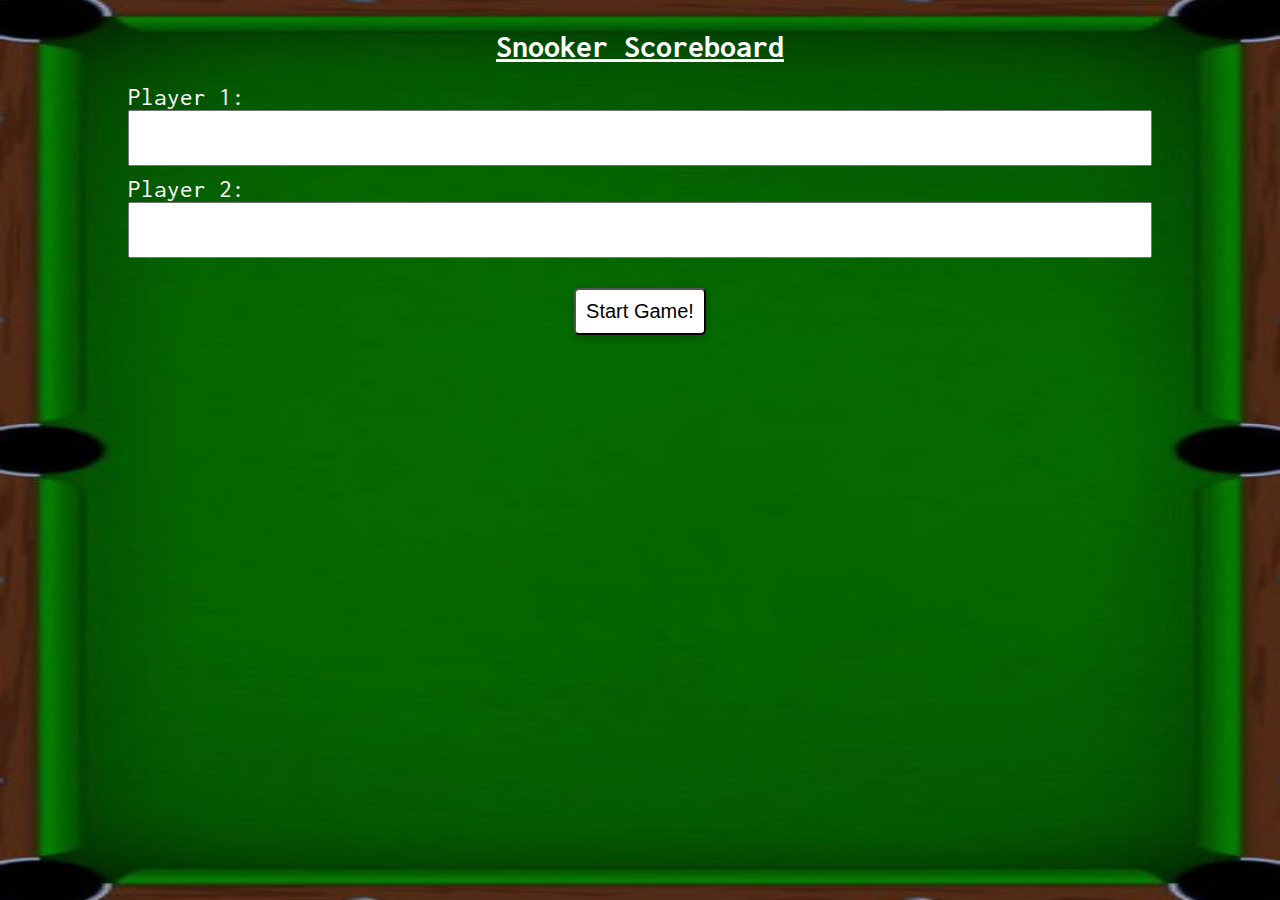
==== index.html @ 099dca17 "fixed difference in layouts when buttons disabled and added match history button for future use" ====
<!DOCTYPE html>
<html lang="en">
 <head>
  <meta charset="UTF-8" />
  <meta name="viewport" content="width=device-width, initial-scale=1.0" />
  <title>Snooker Scoreboard</title>
  <script defer src="./index.js"></script>
  <link href="./styles.css" rel="stylesheet" />
  <link rel="preconnect" href="https://fonts.googleapis.com">
  <link rel="preconnect" href="https://fonts.gstatic.com" crossorigin>
  <link href="https://fonts.googleapis.com/css2?family=Inconsolata&display=swap" rel="stylesheet">
</head>
 <body>
  <h1>Snooker Scoreboard</h1>
  <div id="name-form-container" class="">
  <form id="name-form">
   <label for="player-1-name">Player 1:</label>
   <input id="player-1-name" required />
   <label for="player-2-name">Player 2:</label>
   <input id="player-2-name" required />
   <button id="start-game-button" type="submit">Start Game!</button>
  </form>
</div>
  <div id="bulk" class="hidden">
  <section id="scoreboard">
    <div id="player-1-tile" class="current">
      <h2 id="player-1"></h2>
    </div>
    <div id="timer">
      <p id="time-label">Frame Time  </p>
      <div id="time-container">
        <p id="mins-elapsed">0:</p>
        <p id="secs-elapsed">00</p>
      </div>
    </div>
    <h3 id="player-1-framecount">0</h3>
      <h3 id="player-1-score"></h3>
      <h4 id="frames-label">Frames</h4>
      <h4 id="score-label">Score</h4>
    <div id="player-2-tile" class="">
        <h2 id="player-2"></h2>
    </div>
    <h3 id="player-2-framecount">0</h3>
    <h3 id="player-2-score"></h3>
</section>
  <main>
    
    <section id="balls">
        <button class="ball" id="black"></button>
        <button class="ball" id="pink"></button>
        <button class="ball" id="blue"></button>
        <div id="low-colours">
          <button class="ball" id="green"></button>
        <button class="ball" id="brown"></button>
        <button class="ball" id="yellow"></button>
        </div>
        <button class="ball" id="red">15</button>
      </section>

      <p id="foul-msg" class="hidden">Select ball fouled on (click to cancel)</p>

      <section id="other-moves">
      <button id="foul">Foul</button>
      <button id="safety">Safety</button>
      <button id="miss">Miss</button>
    </section>
    <section id="revert">
      <button id="undo">Undo</button>
      <button id="end-frame">End Frame</button>
      <button id="redo">Redo</button>
    </section>
    <section id="red-modifier">
      <p id="minus-red">-</p>
      <p>Adjust Reds</p>
      <p id="add-red">+</p>
    </section>
    <div id="return-to-names">
      <button id="change-name" class="hidden">Change Names</button>
      <button id="result-button">Show match history</button>
    </div>
    <section id="results" class="hidden">

    </section>
  </div>
  </main>
 </body>
</html>
---- styles.css ----
html {
 background-image: url("./pool.jpg");
 background-repeat: no-repeat;
 background-size: 100% 100%;
 background-attachment: fixed;
 color: white;
 font-family: "Inconsolata", monospace;
}
h1 {
 display: flex;
 flex-direction: row;
 align-content: center;
 justify-content: center;
 color: white;
 margin-top: 30px;
 text-decoration: underline;
}
body,
html {
 margin: 0;
 padding: 0;
 height: 100%;
}
body {
 position: absolute;
 top: 0;
 left: 0;
 width: 100%;
}
#name-form {
 width: 80%;
 margin: 0 auto;
 display: flex;
 flex-direction: column;
}
label {
 font-size: 25px;
}
#player-1-name,
#player-2-name {
 height: 50px;
 margin-bottom: 10px;
 font-size: 25px;
}
#start-game-button {
 width: fit-content;
 margin: 20px auto;
 border-radius: 5px;
 padding: 10px;
 font-size: 20px;
 background-color: white;
 box-shadow: rgba(0, 0, 0, 0.24) 0px 3px 8px;
}
#change-name,
#result-button {
 margin: 0 auto;
 border-radius: 5px;
 padding: 5px;
 font-size: 15px;
 background-color: white;
 box-shadow: rgba(0, 0, 0, 0.24) 0px 3px 8px;
}
#return-to-names {
 display: flex;
 flex-direction: row;
 justify-content: center;
 align-items: center;
}
#scoreboard {
 display: grid;
 grid-template-columns: 1fr 1fr 1fr 1fr 1fr;
 grid-template-rows: 80px 30px 30px;
 margin-top: 10px;
}
#scoreboard-labels {
 display: flex;
 flex-direction: column;
 justify-content: flex-end;
 align-self: flex-end;
 text-align: center;
}
#player-1-tile {
 grid-column: 1/3;
 grid-row: 1;
 justify-self: center;
 text-align: center;
 display: flex;
}
#player-2-tile {
 grid-column-start: 4;
 grid-column-end: 6;
 grid-row: 1;
 justify-self: center;
 text-align: center;
 display: flex;
}
#player-1,
#player-2 {
 margin: 0;
 align-self: center;
 padding: 0 10px 0 10px;
}
#frames-label {
 grid-column: 3;
 grid-row: 2;
 justify-self: center;
 align-self: center;
 margin: 0;
}
#score-label {
 grid-column: 3;
 grid-row: 3;
 justify-self: center;
 align-self: center;
 margin: 0;
}
#player-1-framecount {
 grid-column: 2;
 grid-row: 2;
}
#player-1-score {
 grid-column: 2;
 grid-row: 3;
}
#player-2-framecount {
 grid-column: 4;
 grid-row: 2;
}
#player-2-score {
 grid-column: 4;
 grid-row: 3;
}
#timer {
 display: flex;
 flex-direction: column;
 justify-content: center;
 align-items: center;
 grid-row: 1;
 grid-column: 3;
}
#time-container {
 display: flex;
 flex-direction: row;
 justify-content: center;
 align-items: center;
}
#time-label {
 margin-bottom: 0;
 text-align: center;
}
#mins-elapsed,
#secs-elapsed {
 margin-top: 0;
}
.current {
 border-radius: 9999px;
 background-color: rgba(0, 0, 0, 0.336);
}
h3 {
 display: flex;
 text-align: center;
 align-self: center;
 margin: 0 auto;
}
#balls {
 display: flex;
 flex-direction: column;
 align-content: center;
 justify-content: center;
 margin: 0px auto;
}
#other-moves,
#revert {
 display: flex;
 flex-direction: row;
 justify-content: space-around;
}
#foul-msg {
 margin: 10px auto;
 text-align: center;
 color: red;
 font-weight: 800;
}
.ball {
 margin: 5px auto;
 border: black 1px solid;
 border-radius: 20px;
 padding: 5px;
 box-shadow: 1px 1px 5px;
}
#black {
 background-color: black;
 border: rgba(163, 163, 163, 0.637) 1px solid;
 width: 40px;
 height: 40px;
}
#pink {
 background-color: pink;
 width: 40px;
 height: 40px;
}
#blue {
 background-color: blue;
 width: 40px;
 height: 40px;
}
#brown {
 background-color: rgb(148, 99, 9);
 width: 40px;
 height: 40px;
}
#green {
 background-color: green;
 width: 40px;
 height: 40px;
}
#yellow {
 background-color: yellow;
 width: 40px;
 height: 40px;
}
#red {
 background-color: red;
 color: rgb(255, 255, 255);
 font-weight: 800;
 font-size: 20px;
 width: 40px;
 height: 40px;
 display: flex;
 align-items: center;
 justify-content: center;
 text-align: center;
 box-shadow: 1px 1px 5px black;
}
#low-colours {
 display: flex;
 flex-direction: row;
}
#red-modifier {
 display: flex;
 flex-direction: row;
 justify-content: space-around;
 align-items: center;
}
#add-red,
#minus-red {
 display: flex;
 justify-content: center;
 align-items: center;
 font-size: 30px;
}
#foul,
#safety,
#miss,
#undo,
#redo,
#end-frame {
 margin: 10px auto;
 border-radius: 5px;
 padding: 5px 10px;
 font-size: 20px;
 background-color: white;
 box-shadow: rgba(0, 0, 0, 0.24) 0px 3px 8px;
}
.disabled {
 margin: 5px auto;
 border: black 1px solid;
 border-radius: 20px;
 padding: 5px;
 filter: grayscale(100);
}
.hidden {
 display: none;
}
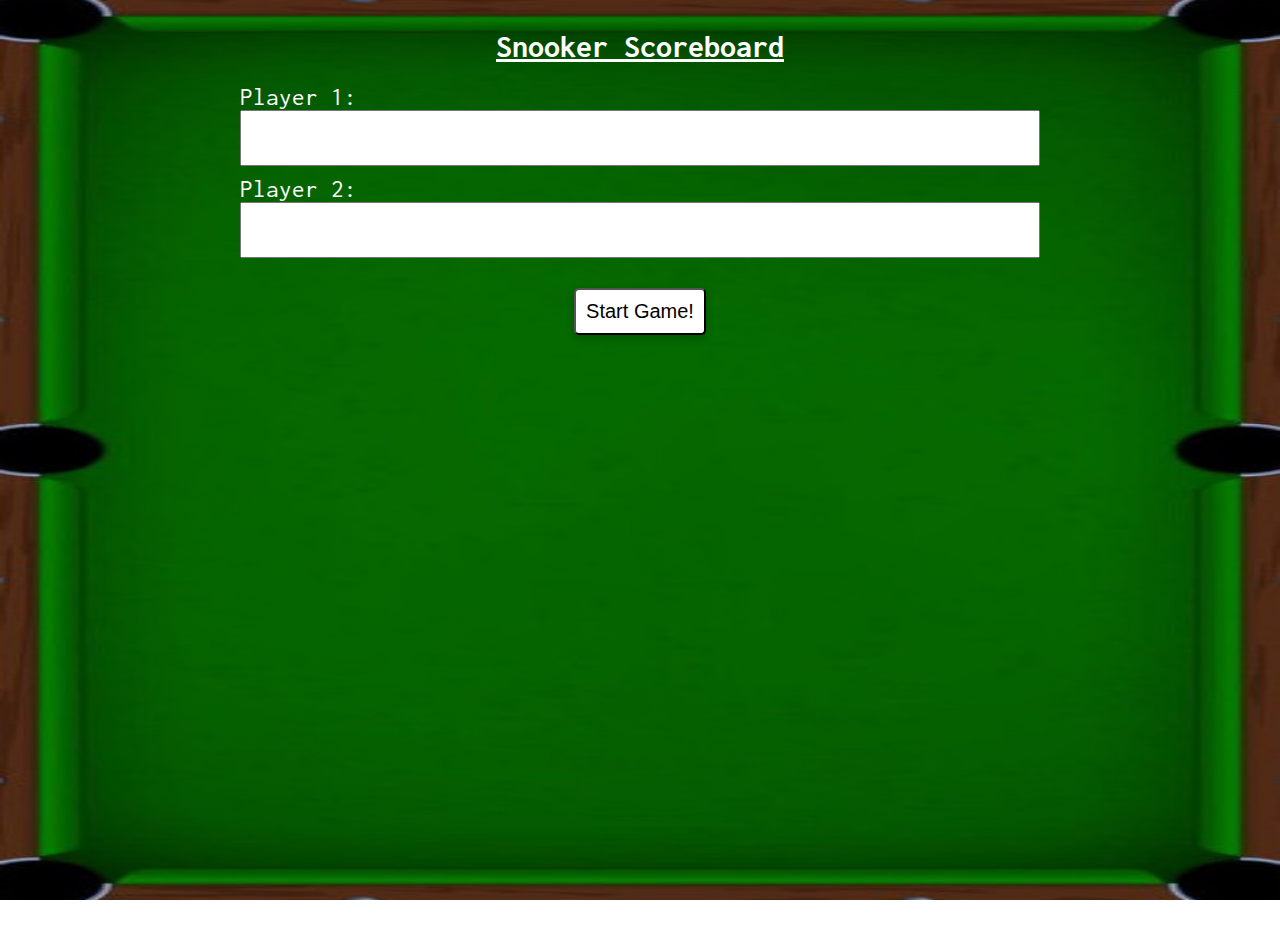
==== commit afb6f757: "created load/hide button for past frames" ====
--- a/index.html
+++ b/index.html
@@ -57,7 +57,7 @@
         <button class="ball" id="red">15</button>
       </section>
 
-      <p id="foul-msg" class="hidden">Select ball fouled on (click to cancel)</p>
+      <p id="foul-msg" class="hidden">Select ball fouled on <br/> (click to cancel)</p>
 
       <section id="other-moves">
       <button id="foul">Foul</button>
@@ -65,9 +65,9 @@
       <button id="miss">Miss</button>
     </section>
     <section id="revert">
-      <button id="undo">Undo</button>
+      <button id="undo" class="hidden">Undo</button>
       <button id="end-frame">End Frame</button>
-      <button id="redo">Redo</button>
+      <button id="redo" class="hidden">Redo</button>
     </section>
     <section id="red-modifier">
       <p id="minus-red">-</p>
@@ -76,11 +76,13 @@
     </section>
     <div id="return-to-names">
       <button id="change-name" class="hidden">Change Names</button>
-      <button id="result-button">Show match history</button>
+      <button id="results-loader">Load Results</button>
+      <button id="result-button" class="hidden">Show match history</button>
     </div>
-    <section id="results" class="hidden">
-
+    <div id="result-container" class="hidden">
+    <section id="results" >
     </section>
+  </div>
   </div>
   </main>
  </body>
--- a/styles.css
+++ b/styles.css
@@ -17,15 +17,13 @@
 }
 body,
 html {
- margin: 0;
+ margin: 0 auto;
  padding: 0;
  height: 100%;
 }
 body {
- position: absolute;
- top: 0;
- left: 0;
  width: 100%;
+ max-width: 1000px;
 }
 #name-form {
  width: 80%;
@@ -151,6 +149,7 @@
 #mins-elapsed,
 #secs-elapsed {
  margin-top: 0;
+ font-size: 26px;
 }
 .current {
  border-radius: 9999px;
@@ -177,9 +176,11 @@
 }
 #foul-msg {
  margin: 10px auto;
- text-align: center;
- color: red;
+ width: 80%;
+ text-align: center;
+ color: rgb(255, 255, 255);
  font-weight: 800;
+ font-size: 20px;
 }
 .ball {
  margin: 5px auto;
@@ -189,11 +190,12 @@
  box-shadow: 1px 1px 5px;
 }
 #black {
- background-color: black;
- border: rgba(163, 163, 163, 0.637) 1px solid;
- width: 40px;
- height: 40px;
-}
+ background-color: rgb(0, 0, 0);
+ border: rgb(0, 0, 0) 1px solid;
+ width: 40px;
+ height: 40px;
+}
+
 #pink {
  background-color: pink;
  width: 40px;
@@ -241,6 +243,8 @@
  flex-direction: row;
  justify-content: space-around;
  align-items: center;
+ margin: 10px auto;
+ height: 20px;
 }
 #add-red,
 #minus-red {
@@ -262,12 +266,38 @@
  background-color: white;
  box-shadow: rgba(0, 0, 0, 0.24) 0px 3px 8px;
 }
+#results {
+ display: flex;
+ flex-direction: column;
+ justify-content: center;
+ align-items: center;
+ margin-top: 10px;
+}
+.result-text {
+ font-size: 20px;
+ list-style-type: none;
+ padding: 0;
+ margin: 0 auto;
+}
+ul {
+ margin-block-start: 0;
+ padding-inline-start: 0;
+ text-align: center;
+}
+#results-loader {
+ margin: 0 auto 10px;
+ border-radius: 5px;
+ padding: 5px;
+ font-size: 15px;
+ background-color: white;
+ box-shadow: rgba(0, 0, 0, 0.24) 0px 3px 8px;
+}
 .disabled {
  margin: 5px auto;
  border: black 1px solid;
  border-radius: 20px;
  padding: 5px;
- filter: grayscale(100);
+ filter: grayscale(100) opacity(25%);
 }
 .hidden {
  display: none;
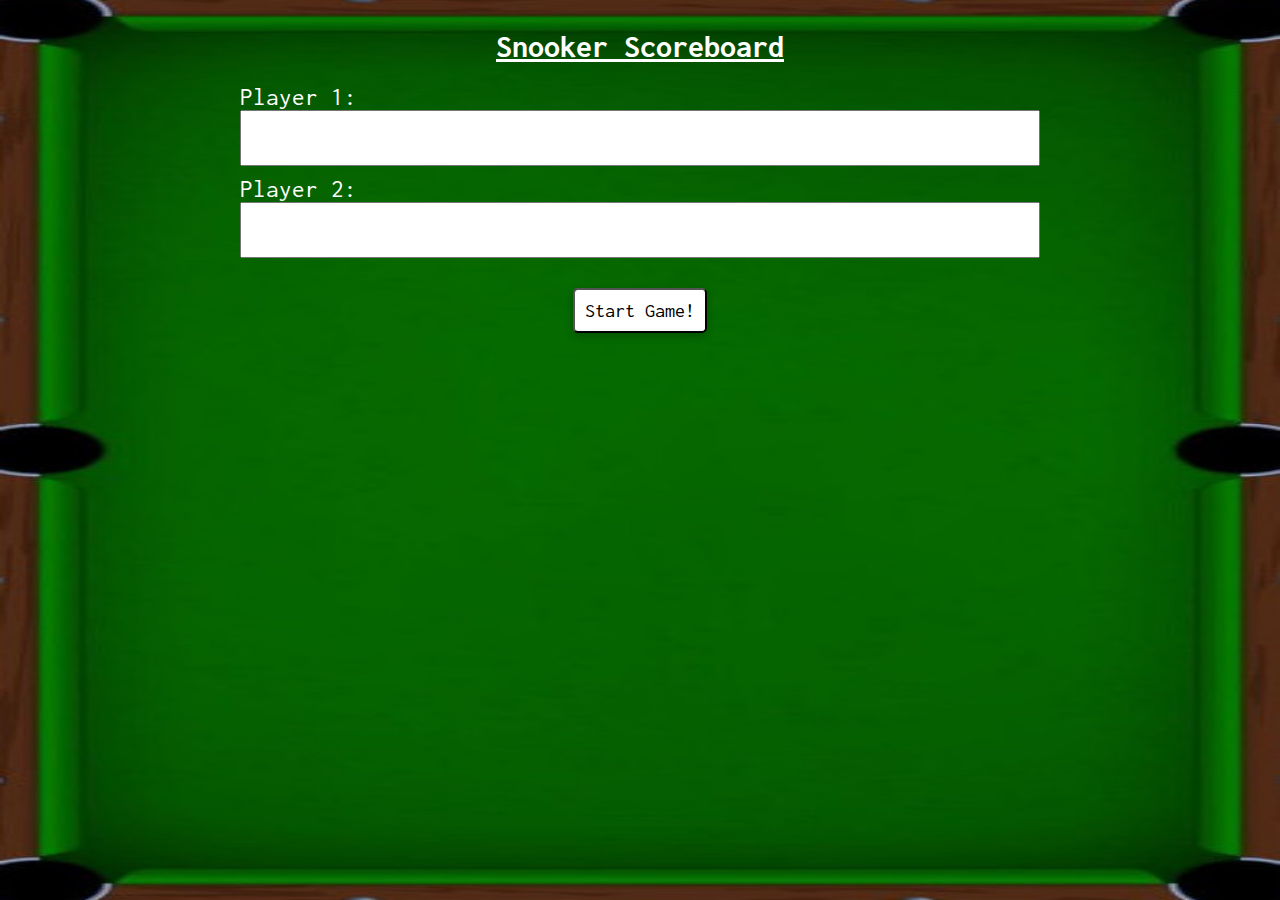
==== commit 62daf9db: "re-designed buttons to match the theme" ====
--- a/index.html
+++ b/index.html
@@ -77,7 +77,6 @@
     <div id="return-to-names">
       <button id="change-name" class="hidden">Change Names</button>
       <button id="results-loader">Load Results</button>
-      <button id="result-button" class="hidden">Show match history</button>
     </div>
     <div id="result-container" class="hidden">
     <section id="results" >
--- a/styles.css
+++ b/styles.css
@@ -1,3 +1,6 @@
+* {
+ font-family: "Inconsolata", monospace;
+}
 html {
  background-image: url("./pool.jpg");
  background-repeat: no-repeat;
@@ -12,18 +15,16 @@
  align-content: center;
  justify-content: center;
  color: white;
- margin-top: 30px;
+ margin-top: 0px;
+ padding-top: 30px;
  text-decoration: underline;
-}
-body,
-html {
- margin: 0 auto;
- padding: 0;
- height: 100%;
 }
 body {
  width: 100%;
  max-width: 1000px;
+ height: 100%;
+ margin: 0 auto;
+ padding: 0;
 }
 #name-form {
  width: 80%;
@@ -46,15 +47,6 @@
  border-radius: 5px;
  padding: 10px;
  font-size: 20px;
- background-color: white;
- box-shadow: rgba(0, 0, 0, 0.24) 0px 3px 8px;
-}
-#change-name,
-#result-button {
- margin: 0 auto;
- border-radius: 5px;
- padding: 5px;
- font-size: 15px;
  background-color: white;
  box-shadow: rgba(0, 0, 0, 0.24) 0px 3px 8px;
 }
@@ -260,11 +252,14 @@
 #redo,
 #end-frame {
  margin: 10px auto;
- border-radius: 5px;
+ border-radius: 10px;
  padding: 5px 10px;
  font-size: 20px;
- background-color: white;
- box-shadow: rgba(0, 0, 0, 0.24) 0px 3px 8px;
+ font-weight: 600;
+ border: 1px solid black;
+ background-color: #5c8d62;
+ color: white;
+ box-shadow: rgba(0, 0, 0, 0.815) 0px 3px 8px;
 }
 #results {
  display: flex;
@@ -284,13 +279,29 @@
  padding-inline-start: 0;
  text-align: center;
 }
+#result-container {
+ animation-name: fade;
+ animation-duration: 1s;
+}
+@keyframes fade {
+ from {
+  opacity: 0;
+ }
+ to {
+  opacity: 100;
+ }
+}
+#change-name,
 #results-loader {
- margin: 0 auto 10px;
- border-radius: 5px;
- padding: 5px;
- font-size: 15px;
- background-color: white;
- box-shadow: rgba(0, 0, 0, 0.24) 0px 3px 8px;
+ margin: 10px auto;
+ border-radius: 10px;
+ padding: 5px 10px;
+ font-size: 20px;
+ font-weight: 600;
+ border: 1px solid black;
+ background-color: #5c8d62;
+ color: white;
+ box-shadow: rgba(0, 0, 0, 0.815) 0px 3px 8px;
 }
 .disabled {
  margin: 5px auto;
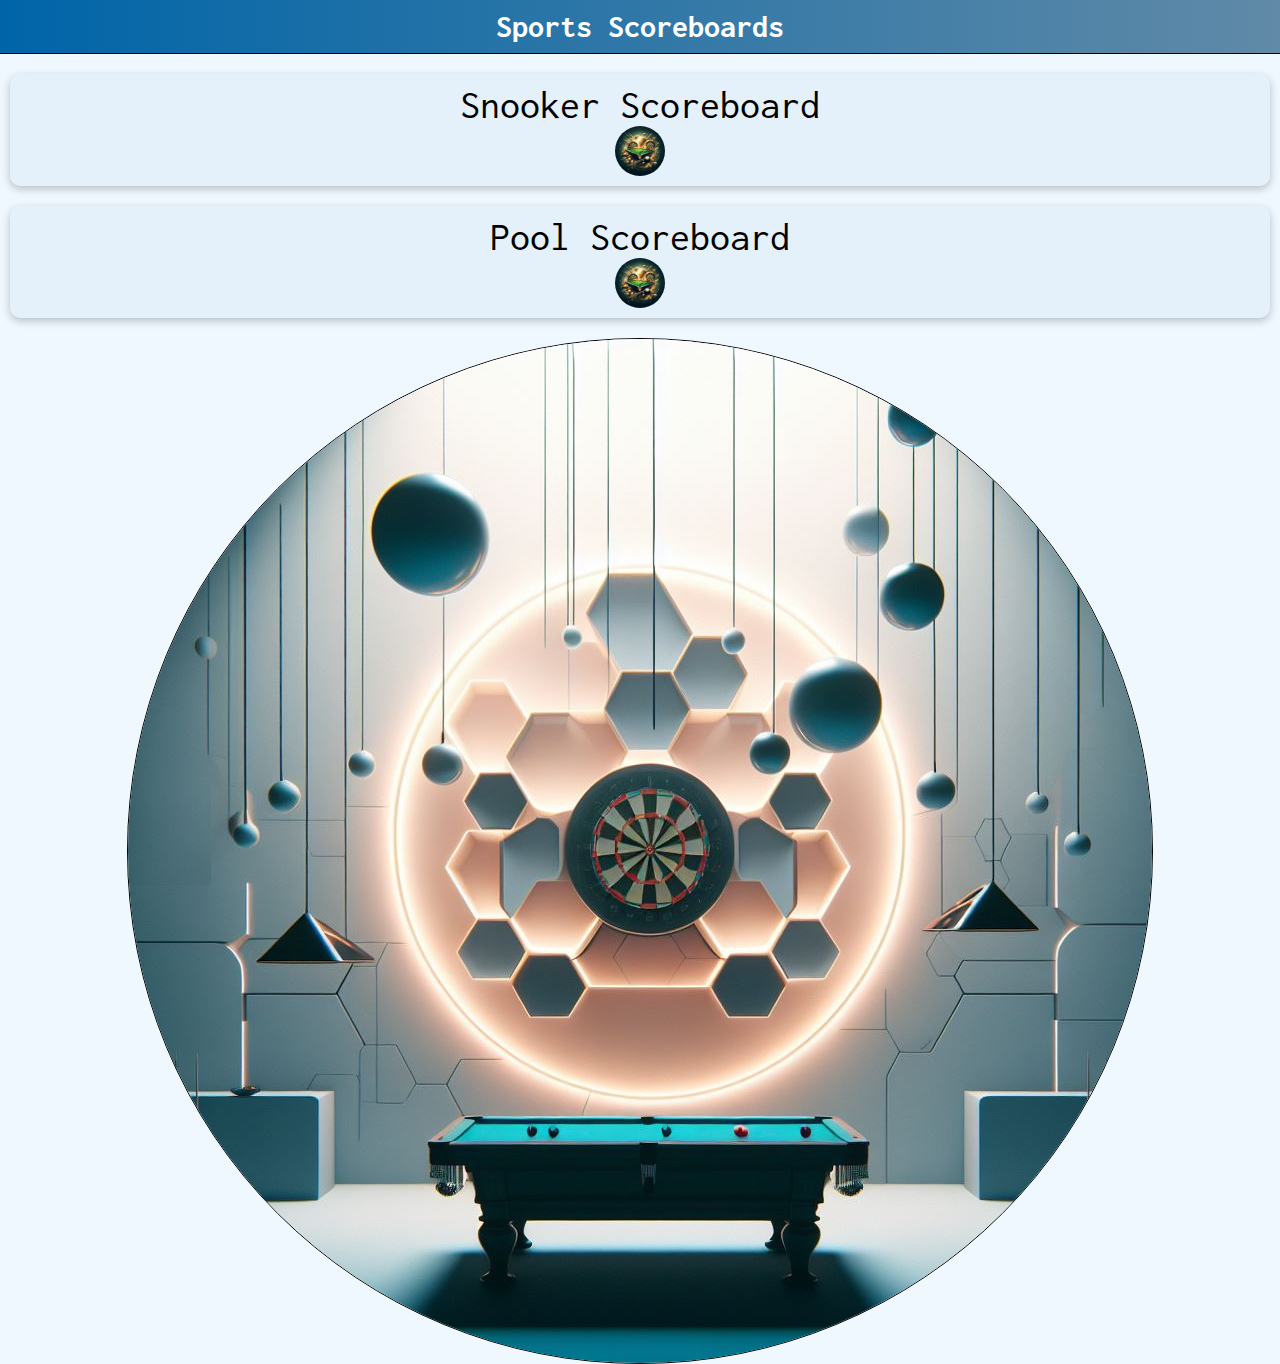
==== commit 98cec16f: "introduced new menu screen and added pool and snooker links. pool now requires phone in landscape to" ====
--- a/index.html
+++ b/index.html
@@ -3,86 +3,22 @@
  <head>
   <meta charset="UTF-8" />
   <meta name="viewport" content="width=device-width, initial-scale=1.0" />
-  <title>Snooker Scoreboard</title>
-  <script defer src="./index.js"></script>
-  <link href="./styles.css" rel="stylesheet" />
-  <link rel="preconnect" href="https://fonts.googleapis.com">
-  <link rel="preconnect" href="https://fonts.gstatic.com" crossorigin>
-  <link href="https://fonts.googleapis.com/css2?family=Inconsolata&display=swap" rel="stylesheet">
-</head>
+  <title>Sports Scoreboards</title>
+  <link rel="stylesheet" href="./index.css" />
+  <link rel="preconnect" href="https://fonts.googleapis.com" />
+  <link rel="preconnect" href="https://fonts.gstatic.com" crossorigin />
+  <link href="https://fonts.googleapis.com/css2?family=Inconsolata&display=swap" rel="stylesheet" />
+ </head>
  <body>
-  <h1>Snooker Scoreboard</h1>
-  <div id="name-form-container" class="">
-  <form id="name-form">
-   <label for="player-1-name">Player 1:</label>
-   <input id="player-1-name" required />
-   <label for="player-2-name">Player 2:</label>
-   <input id="player-2-name" required />
-   <button id="start-game-button" type="submit">Start Game!</button>
-  </form>
-</div>
-  <div id="bulk" class="hidden">
-  <section id="scoreboard">
-    <div id="player-1-tile" class="current">
-      <h2 id="player-1"></h2>
-    </div>
-    <div id="timer">
-      <p id="time-label">Frame Time  </p>
-      <div id="time-container">
-        <p id="mins-elapsed">0:</p>
-        <p id="secs-elapsed">00</p>
-      </div>
-    </div>
-    <h3 id="player-1-framecount">0</h3>
-      <h3 id="player-1-score"></h3>
-      <h4 id="frames-label">Frames</h4>
-      <h4 id="score-label">Score</h4>
-    <div id="player-2-tile" class="">
-        <h2 id="player-2"></h2>
-    </div>
-    <h3 id="player-2-framecount">0</h3>
-    <h3 id="player-2-score"></h3>
-</section>
-  <main>
-    
-    <section id="balls">
-        <button class="ball" id="black"></button>
-        <button class="ball" id="pink"></button>
-        <button class="ball" id="blue"></button>
-        <div id="low-colours">
-          <button class="ball" id="green"></button>
-        <button class="ball" id="brown"></button>
-        <button class="ball" id="yellow"></button>
-        </div>
-        <button class="ball" id="red">15</button>
-      </section>
-
-      <p id="foul-msg" class="hidden">Select ball fouled on <br/> (click to cancel)</p>
-
-      <section id="other-moves">
-      <button id="foul">Foul</button>
-      <button id="safety">Safety</button>
-      <button id="miss">Miss</button>
-    </section>
-    <section id="revert">
-      <button id="undo" class="hidden">Undo</button>
-      <button id="end-frame">End Frame</button>
-      <button id="redo" class="hidden">Redo</button>
-    </section>
-    <section id="red-modifier">
-      <p id="minus-red">-</p>
-      <p>Adjust Reds</p>
-      <p id="add-red">+</p>
-    </section>
-    <div id="return-to-names">
-      <button id="change-name" class="hidden">Change Names</button>
-      <button id="results-loader">Load Results</button>
-    </div>
-    <div id="result-container" class="hidden">
-    <section id="results" >
-    </section>
+  <h1>Sports Scoreboards</h1>
+  <a href="./snooker.html"
+   ><p id="game">Snooker Scoreboard <img src="sports.jpeg" /></p
+  ></a>
+  <a href="./pool.html"
+   ><p id="game">Pool Scoreboard<img src="sports.jpeg" /></p
+  ></a>
+  <div id="img-container">
+   <img src="./sports1.jpeg" id="sport-image" />
   </div>
-  </div>
-  </main>
  </body>
 </html>
--- a/index.css
+++ b/index.css
@@ -0,0 +1,54 @@
+* {
+ font-family: "Inconsolata", monospace;
+}
+html,
+body {
+ margin: 0;
+ padding: 0;
+ color: black;
+ background-color: aliceblue;
+}
+#sport-image {
+ width: 80vw;
+ margin: 0 auto;
+ border-radius: 99999px;
+ border: 1px solid black;
+}
+#img-container {
+ display: flex;
+ justify-content: center;
+ align-items: center;
+}
+h1 {
+ text-align: center;
+ background-image: linear-gradient(to right, rgb(0, 101, 168), rgb(96, 138, 167));
+ margin: 0 auto;
+ padding: 10px 10px 10px;
+ color: white;
+ border-bottom: 1px solid black;
+}
+#game {
+ color: black;
+ font-size: 40px;
+ background-color: #e4f0fa;
+ box-shadow: rgba(0, 0, 0, 0.24) 0px 3px 8px;
+ border-radius: 10px;
+ display: flex;
+ flex-direction: column;
+ justify-content: center;
+ align-items: center;
+ padding: 10px;
+ margin: 20px 10px;
+ text-align: center;
+}
+a {
+ text-decoration: none;
+}
+a:visited {
+ text-decoration: none;
+ color: black;
+}
+img {
+ width: 50px;
+ border-radius: 99999px;
+}
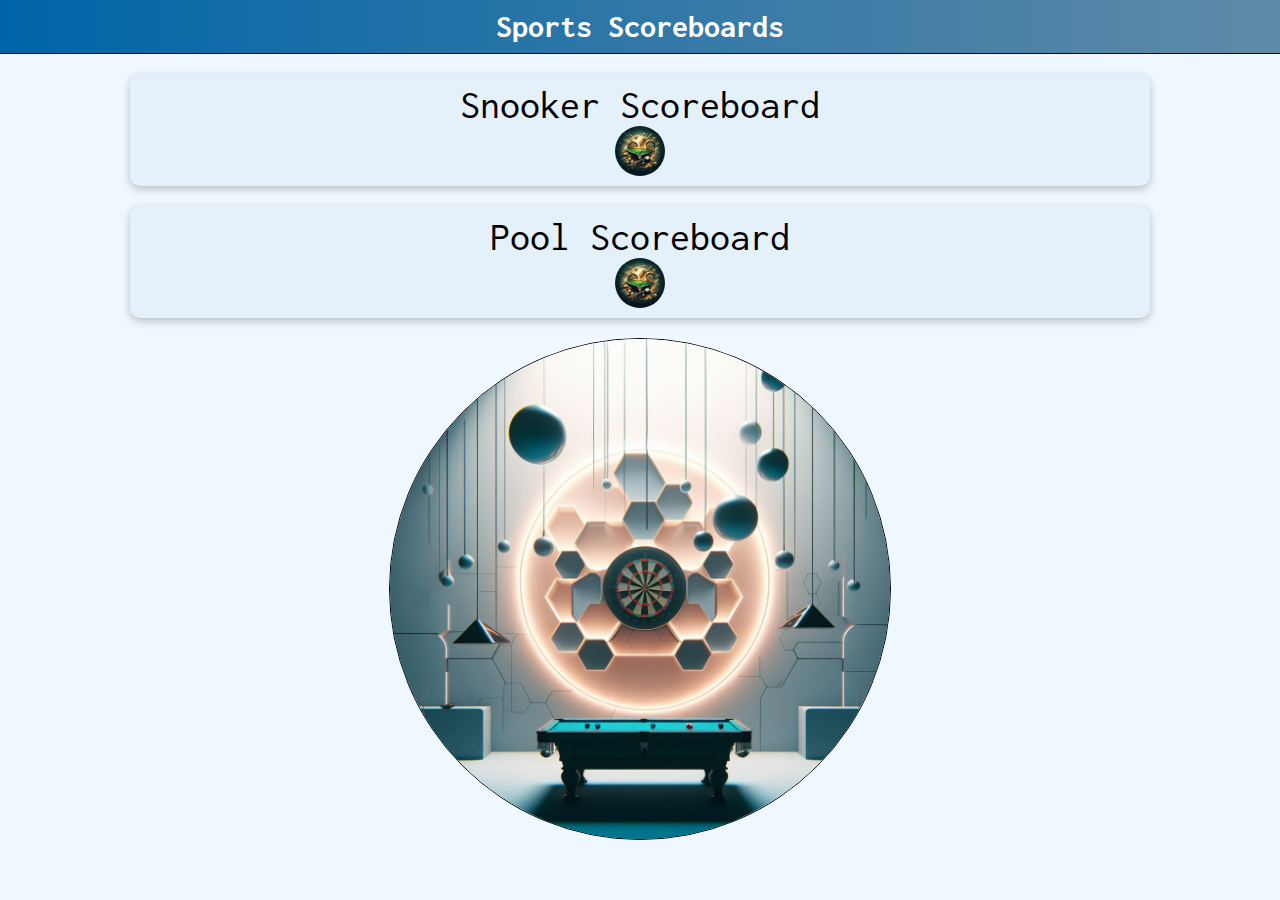
==== commit 0d75851c: "added favicon to each page" ====
--- a/index.html
+++ b/index.html
@@ -4,6 +4,7 @@
   <meta charset="UTF-8" />
   <meta name="viewport" content="width=device-width, initial-scale=1.0" />
   <title>Sports Scoreboards</title>
+  <link rel="icon" href="./favicon.png" />
   <link rel="stylesheet" href="./index.css" />
   <link rel="preconnect" href="https://fonts.googleapis.com" />
   <link rel="preconnect" href="https://fonts.gstatic.com" crossorigin />
--- a/index.css
+++ b/index.css
@@ -13,6 +13,7 @@
  margin: 0 auto;
  border-radius: 99999px;
  border: 1px solid black;
+ max-width: 500px;
 }
 #img-container {
  display: flex;
@@ -38,8 +39,10 @@
  justify-content: center;
  align-items: center;
  padding: 10px;
- margin: 20px 10px;
+ margin: 20px auto;
  text-align: center;
+ max-width: 1000px;
+ width: 90%;
 }
 a {
  text-decoration: none;
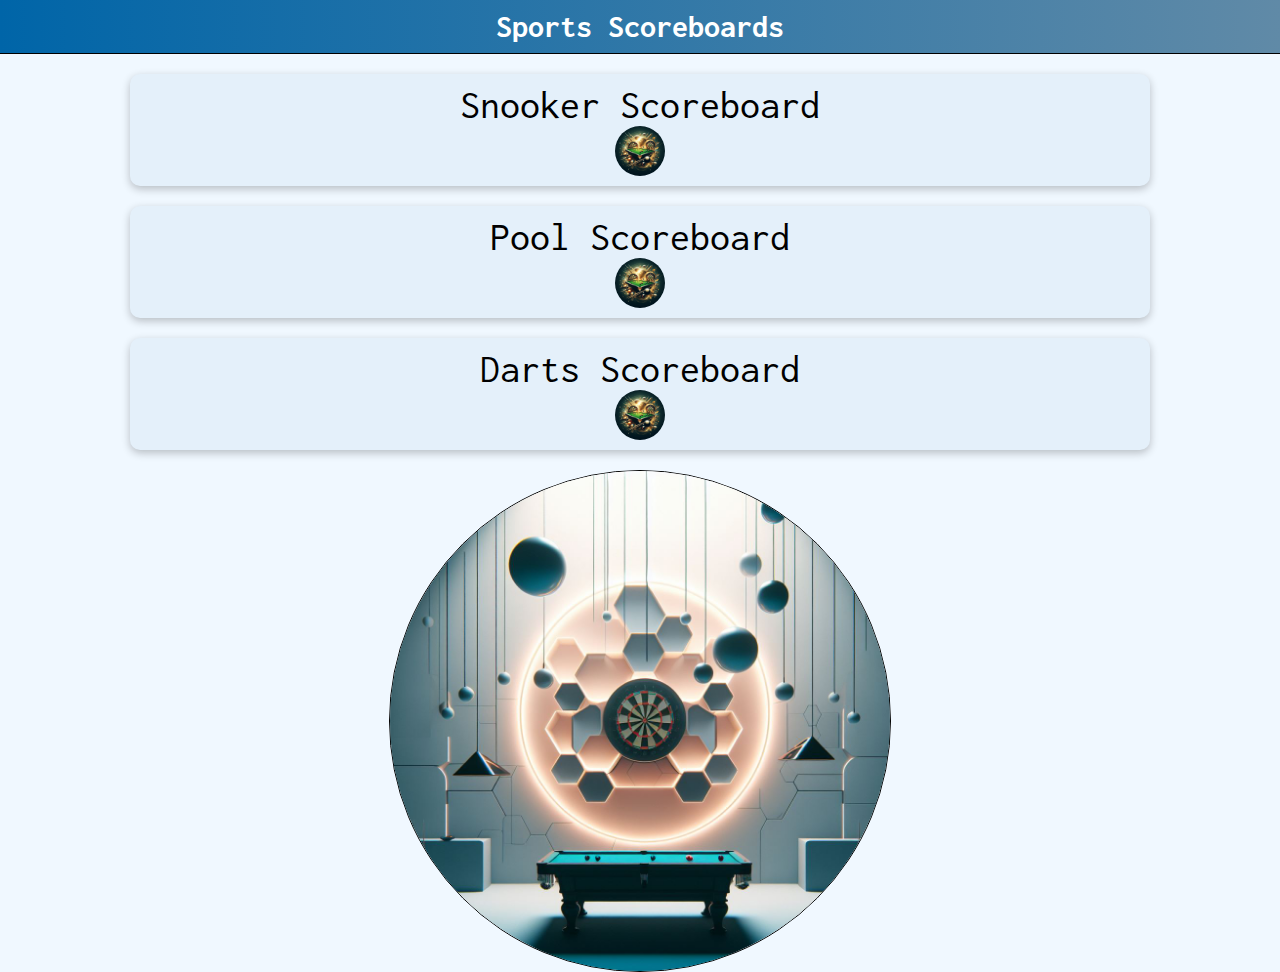
==== commit c97d2583: "initial commit for darts, implemented score recording funcitonality along with player change" ====
--- a/index.html
+++ b/index.html
@@ -18,6 +18,9 @@
   <a href="./pool.html"
    ><p id="game">Pool Scoreboard<img src="sports.jpeg" /></p
   ></a>
+  <a href="./darts.html"
+   ><p id="game">Darts Scoreboard<img src="sports.jpeg" /></p
+  ></a>
   <div id="img-container">
    <img src="./sports1.jpeg" id="sport-image" />
   </div>
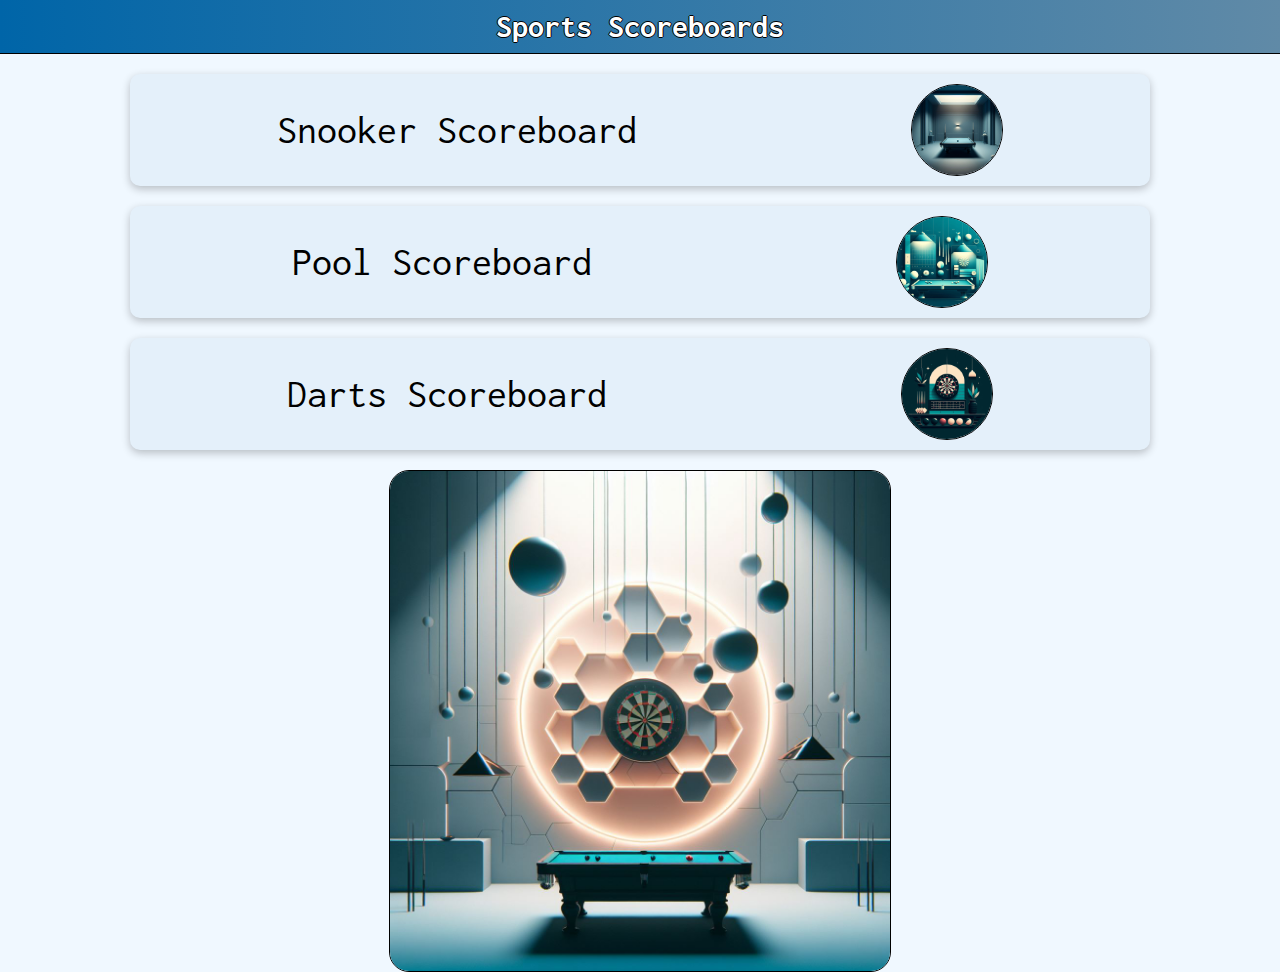
==== commit c9d277dc: "added animation when switching pages, adjusted home page and colours on darts" ====
--- a/index.html
+++ b/index.html
@@ -13,13 +13,13 @@
  <body>
   <h1>Sports Scoreboards</h1>
   <a href="./snooker.html"
-   ><p id="game">Snooker Scoreboard <img src="sports.jpeg" /></p
+   ><p id="game">Snooker Scoreboard <img src="snooker.jpeg" /></p
   ></a>
   <a href="./pool.html"
-   ><p id="game">Pool Scoreboard<img src="sports.jpeg" /></p
+   ><p id="game">Pool Scoreboard<img src="pool.jpeg" /></p
   ></a>
   <a href="./darts.html"
-   ><p id="game">Darts Scoreboard<img src="sports.jpeg" /></p
+   ><p id="game">Darts Scoreboard<img src="darts.jpeg" /></p
   ></a>
   <div id="img-container">
    <img src="./sports1.jpeg" id="sport-image" />
--- a/index.css
+++ b/index.css
@@ -8,10 +8,22 @@
  color: black;
  background-color: aliceblue;
 }
+html {
+ animation-name: fade;
+ animation-duration: 1s;
+}
+@keyframes fade {
+ from {
+  opacity: 0;
+ }
+ to {
+  opacity: 100;
+ }
+}
 #sport-image {
- width: 80vw;
+ width: 95%;
  margin: 0 auto;
- border-radius: 99999px;
+ border-radius: 20px;
  border: 1px solid black;
  max-width: 500px;
 }
@@ -27,6 +39,7 @@
  padding: 10px 10px 10px;
  color: white;
  border-bottom: 1px solid black;
+ text-shadow: -1px 0 black, 0 1px black, 1px 0 black, 0 -1px black;
 }
 #game {
  color: black;
@@ -35,12 +48,12 @@
  box-shadow: rgba(0, 0, 0, 0.24) 0px 3px 8px;
  border-radius: 10px;
  display: flex;
- flex-direction: column;
- justify-content: center;
+ flex-direction: row;
+ justify-content: space-between;
  align-items: center;
  padding: 10px;
  margin: 20px auto;
- text-align: center;
+ text-align: left;
  max-width: 1000px;
  width: 90%;
 }
@@ -52,6 +65,13 @@
  color: black;
 }
 img {
- width: 50px;
+ width: 90px;
+ border: solid 1px black;
  border-radius: 99999px;
 }
+
+@media only screen and (min-width: 600px) {
+ #game {
+  justify-content: space-around;
+ }
+}
